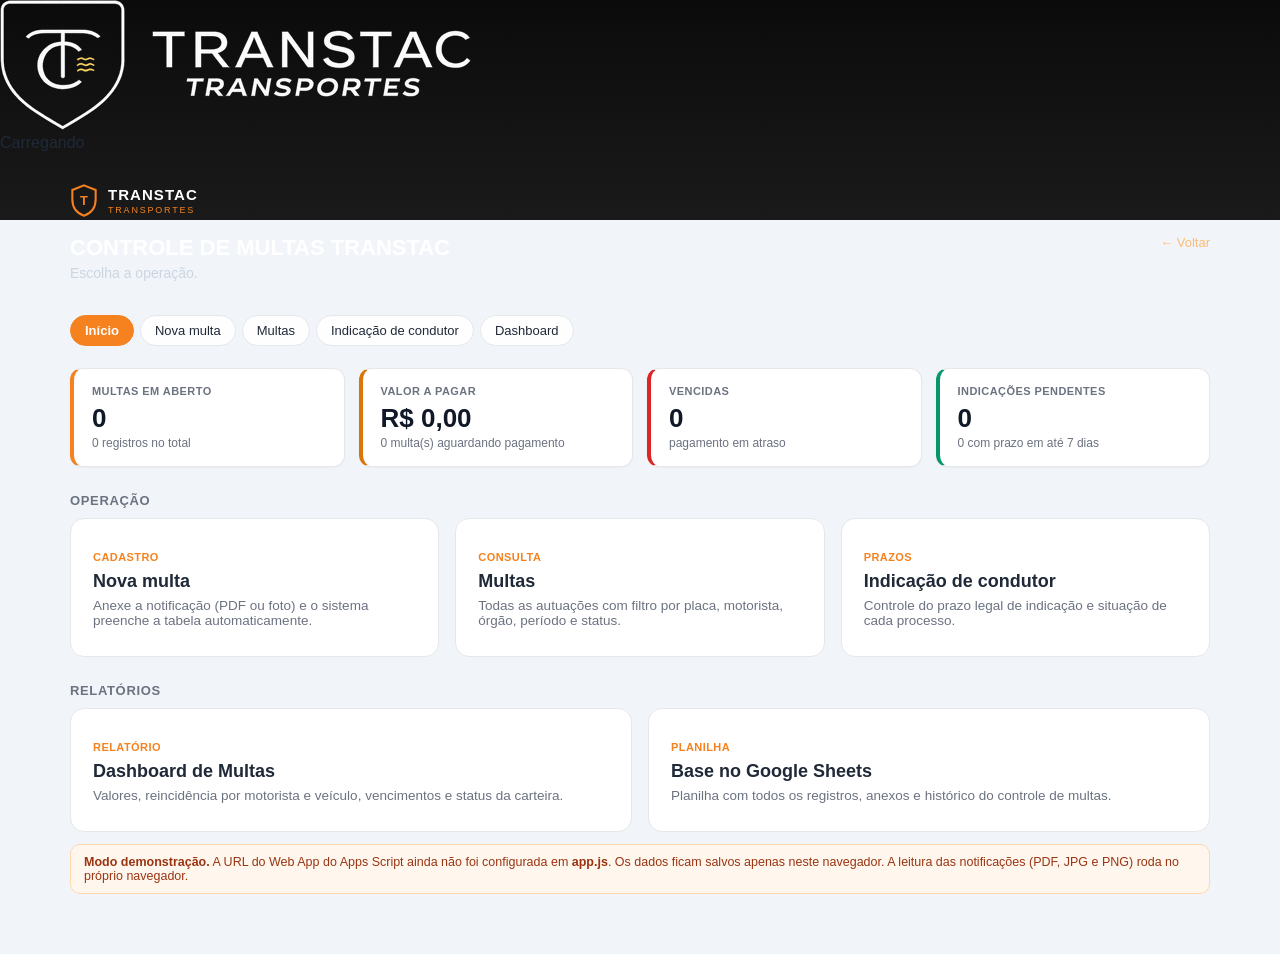
==== index.html @ c7648f93 "Update index.html" ====
<!DOCTYPE html>
<html lang="pt-BR">
<head>
<meta charset="UTF-8">
<meta name="viewport" content="width=device-width, initial-scale=1.0">
<meta name="theme-color" content="#0b0b0c">
<title>Controle de Multas TRANSTAC</title>
<link rel="icon" href="logo-transtac.png">
<link rel="stylesheet" href="multas.css">
</head>
<body>
<div id="splash">
  <img class="splash-logo" src="logo-transtac.png" alt="TRANSTAC TRANSPORTES">
  <div class="splash-bar"><i></i></div>
  <div class="splash-txt">Carregando</div>
</div>
<script>setTimeout(function(){var s=document.getElementById('splash');if(s)s.remove();},6000);</script>
<header></header>

<main>
  <nav class="subnav" id="subnav"></nav>

  <div class="kpi-grid" id="kpis" style="margin-top:22px"></div>

  <div class="section-title">Operação</div>
  <div class="hub-grid" style="margin-top:0">
    <a class="hub-card" href="cadastro.html">
      <span class="tag">Cadastro</span>
      <h2>Nova multa</h2>
      <p>Anexe a notificação (PDF ou foto) e o sistema preenche a tabela automaticamente.</p>
    </a>
    <a class="hub-card" href="lista.html">
      <span class="tag">Consulta</span>
      <h2>Multas</h2>
      <p>Todas as autuações com filtro por placa, motorista, órgão, período e status.</p>
    </a>
    <a class="hub-card" href="indicacao.html">
      <span class="tag">Prazos</span>
      <h2>Indicação de condutor</h2>
      <p>Controle do prazo legal de indicação e situação de cada processo.</p>
    </a>
  </div>

  <div class="section-title">Relatórios</div>
  <div class="hub-grid" style="margin-top:0">
    <a class="hub-card" href="dashboard.html">
      <span class="tag">Relatório</span>
      <h2>Dashboard de Multas</h2>
      <p>Valores, reincidência por motorista e veículo, vencimentos e status da carteira.</p>
    </a>
    <a class="hub-card" href="#" id="linkPlanilha">
      <span class="tag">Planilha</span>
      <h2>Base no Google Sheets</h2>
      <p>Planilha com todos os registros, anexos e histórico do controle de multas.</p>
    </a>
  </div>

  <div class="hint" id="avisoDemo" style="display:none">
    <b>Modo demonstração.</b> A URL do Web App do Apps Script ainda não foi configurada em
    <b>app.js</b>. Os dados ficam salvos apenas neste navegador. A leitura das notificações (PDF, JPG e PNG) roda no próprio navegador.
  </div>
</main>

<script src="app.js"></script>
<script>
montarHeader('CONTROLE DE MULTAS TRANSTAC', 'Escolha a operação.', 'https://transtac-logistica.netlify.app/');
montarSubnav('index.html');

if (modoDemo()) document.getElementById('avisoDemo').style.display = 'block';

(async function () {
  let lista = [];
  try { lista = await api('listar'); } catch (e) { toast('Falha ao carregar: ' + e.message); }

  const abertas = lista.filter(m => ['RECEBIDA', 'INDICACAO', 'RECURSO', 'A_PAGAR'].includes(m.status));
  const aPagar  = lista.filter(m => m.status === 'A_PAGAR');
  const vencidas = aPagar.filter(m => diasAte(m.vencimento) !== null && diasAte(m.vencimento) < 0);
  const indPend = lista.filter(m => m.statusIndicacao === 'PENDENTE');
  const indUrg  = indPend.filter(m => { const d = diasAte(m.prazoIndicacao); return d !== null && d <= 7; });
  const total   = aPagar.reduce((s, m) => s + numero(m.valor), 0);

  document.getElementById('kpis').innerHTML = [
    kpi('accent', 'Multas em aberto', abertas.length, lista.length + ' registros no total'),
    kpi('warn',   'Valor a pagar', brl(total), aPagar.length + ' multa(s) aguardando pagamento'),
    kpi('danger', 'Vencidas', vencidas.length, 'pagamento em atraso'),
    kpi('ok',     'Indicações pendentes', indPend.length, indUrg.length + ' com prazo em até 7 dias')
  ].join('');

  function kpi(cls, label, valor, sub) {
    return '<div class="kpi ' + cls + '"><div class="kpi-label">' + label + '</div>' +
           '<div class="kpi-value">' + valor + '</div><div class="kpi-sub">' + sub + '</div></div>';
  }
})();
</script>
</body>
</html>
---- multas.css ----
/* ==========================================================
   TRANSTAC - Controle de Multas
   Base identica ao shared.css do Portal TRANSTAC + extensoes
   ========================================================== */
:root {
  --bg: #0b0b0c;
  --card: #ffffff;
  --accent: #f5821f;
  --accent-dark: #c2590f;
  --text: #1f2937;
  --muted: #6b7280;
  --border: #e5e7eb;
  --ok: #059669;
  --warn: #d97706;
  --danger: #dc2626;
  --info: #2563eb;
}
* { box-sizing: border-box; }
body {
  margin: 0;
  font-family: -apple-system, BlinkMacSystemFont, "Segoe UI", Roboto, Arial, sans-serif;
  background: linear-gradient(180deg, #0b0b0c 0%, #1a1a1a 220px, #f1f5f9 220px);
  color: var(--text);
  min-height: 100vh;
}
header {
  padding: 32px 20px 16px;
  max-width: 1180px;
  margin: 0 auto;
  display: flex;
  justify-content: space-between;
  align-items: flex-start;
  gap: 12px;
  flex-wrap: wrap;
}
header h1 { color: #fff; font-size: 22px; margin: 0 0 4px; }
header p { color: #cbd5e1; margin: 0; font-size: 14px; }
header a.home-link { color: #fdba74; font-size: 13px; text-decoration: none; }
header a.home-link:hover { text-decoration: underline; }
.brand {
  flex-basis: 100%;
  display: flex;
  align-items: center;
  gap: 10px;
  margin-bottom: 6px;
}
.brand-mark { width: 28px; height: 33px; flex-shrink: 0; color: var(--accent); }
.brand-word {
  font-weight: 800;
  font-size: 15px;
  letter-spacing: 0.07em;
  color: #fff;
  line-height: 1.15;
}
.brand-word small {
  display: block;
  font-weight: 500;
  font-size: 9px;
  letter-spacing: 0.2em;
  color: var(--accent);
  margin-top: 2px;
}
main { max-width: 1180px; margin: 0 auto; padding: 0 20px 60px; }
.narrow { max-width: 960px; }
.toolbar {
  display: flex;
  justify-content: space-between;
  align-items: center;
  margin: 16px 0;
  gap: 12px;
  flex-wrap: wrap;
}
.toolbar .status { font-size: 13px; color: var(--muted); }
button.reload {
  background: #fff;
  border: 1px solid var(--border);
  border-radius: 8px;
  padding: 8px 14px;
  font-size: 13px;
  cursor: pointer;
  color: var(--text);
}
button.reload:hover { background: #f8fafc; }
.grid { display: grid; gap: 14px; }
.card {
  background: var(--card);
  border: 1px solid var(--border);
  border-radius: 12px;
  padding: 16px 18px;
  box-shadow: 0 1px 2px rgba(0,0,0,0.04);
}
.card .route-name {
  font-weight: 600;
  font-size: 15px;
  margin-bottom: 10px;
  color: #111827;
}
.row { display: flex; gap: 10px; flex-wrap: wrap; align-items: center; }
.row .field { flex: 1 1 200px; min-width: 160px; }
.row .field.sm { flex: 1 1 130px; min-width: 120px; }
.row .field.lg { flex: 1 1 100%; }
.row label {
  display: block;
  font-size: 11px;
  text-transform: uppercase;
  letter-spacing: 0.03em;
  color: var(--muted);
  margin-bottom: 4px;
}
.row input,
.row select,
.row textarea {
  width: 100%;
  padding: 9px 10px;
  border-radius: 8px;
  border: 1px solid var(--border);
  font-size: 14px;
  background: #fff;
  font-family: inherit;
}
.row textarea { resize: vertical; min-height: 62px; }
.row input:focus,
.row select:focus,
.row textarea:focus { outline: 2px solid var(--accent); outline-offset: 1px; }
.save-btn {
  background: var(--accent);
  color: #fff;
  border: none;
  border-radius: 8px;
  padding: 10px 16px;
  font-size: 13px;
  font-weight: 600;
  cursor: pointer;
  white-space: nowrap;
}
.save-btn:hover { background: var(--accent-dark); }
.save-btn:disabled { background: #fbc79a; cursor: default; }
.ghost-btn {
  background: #fff;
  color: var(--text);
  border: 1px solid var(--border);
  border-radius: 8px;
  padding: 10px 16px;
  font-size: 13px;
  font-weight: 600;
  cursor: pointer;
}
.ghost-btn:hover { background: #f8fafc; }
.meta { font-size: 11.5px; color: var(--muted); margin-top: 8px; }
.meta.saved { color: var(--ok); }
.toast {
  position: fixed;
  bottom: 20px;
  left: 50%;
  transform: translateX(-50%);
  background: #111827;
  color: #fff;
  padding: 10px 18px;
  border-radius: 8px;
  font-size: 13px;
  opacity: 0;
  pointer-events: none;
  transition: opacity 0.25s ease;
  z-index: 60;
}
.toast.show { opacity: 1; }

/* Hub page */
.hub-grid {
  display: grid;
  grid-template-columns: repeat(auto-fit, minmax(220px, 1fr));
  gap: 16px;
  margin-top: 24px;
}
.hub-card {
  background: #fff;
  border: 1px solid var(--border);
  border-radius: 14px;
  padding: 28px 22px;
  text-decoration: none;
  color: var(--text);
  display: block;
  transition: transform 0.15s ease, box-shadow 0.15s ease;
}
.hub-card:hover { transform: translateY(-2px); box-shadow: 0 8px 20px rgba(0,0,0,0.08); }
.hub-card .tag {
  display: inline-block;
  font-size: 11px;
  text-transform: uppercase;
  letter-spacing: 0.04em;
  color: var(--accent);
  font-weight: 700;
  margin-bottom: 8px;
}
.hub-card h2 { font-size: 18px; margin: 0 0 6px; }
.hub-card p { font-size: 13.5px; color: var(--muted); margin: 0; }

/* ============ Extensoes do modulo de MULTAS ============ */

.subnav {
  display: flex;
  gap: 6px;
  flex-wrap: wrap;
  margin: 18px 0 4px;
}
.subnav a {
  background: rgba(255,255,255,0.9);
  border: 1px solid var(--border);
  border-radius: 999px;
  padding: 7px 14px;
  font-size: 13px;
  text-decoration: none;
  color: var(--text);
  font-weight: 500;
}
.subnav a:hover { background: #fff; border-color: #cbd5e1; }
.subnav a.active {
  background: var(--accent);
  border-color: var(--accent);
  color: #fff;
  font-weight: 600;
}

.section-title {
  font-size: 13px;
  text-transform: uppercase;
  letter-spacing: 0.05em;
  color: var(--muted);
  font-weight: 700;
  margin: 26px 0 10px;
}

/* Dropzone de anexo */
.dropzone {
  border: 2px dashed #cbd5e1;
  border-radius: 12px;
  background: #f8fafc;
  padding: 28px 20px;
  text-align: center;
  cursor: pointer;
  transition: border-color .15s ease, background .15s ease;
}
.dropzone:hover, .dropzone.drag {
  border-color: var(--accent);
  background: #fff7ed;
}
.dropzone .dz-icon { color: var(--accent); margin-bottom: 8px; }
.dropzone .dz-main { font-weight: 600; font-size: 14px; }
.dropzone .dz-sub { font-size: 12.5px; color: var(--muted); margin-top: 4px; }
.dropzone input[type=file] { display: none; }

.file-list { margin-top: 12px; display: grid; gap: 8px; }
.file-item {
  display: flex;
  align-items: center;
  gap: 10px;
  border: 1px solid var(--border);
  border-radius: 10px;
  padding: 9px 12px;
  font-size: 13px;
  background: #fff;
}
.file-item .fname { flex: 1; overflow: hidden; text-overflow: ellipsis; white-space: nowrap; }
.file-item .fsize { color: var(--muted); font-size: 12px; }
.file-item .fdel {
  border: none; background: none; color: var(--muted);
  cursor: pointer; font-size: 16px; line-height: 1;
}
.file-item .fdel:hover { color: var(--danger); }

.progress {
  height: 6px;
  background: #e5e7eb;
  border-radius: 999px;
  overflow: hidden;
  margin-top: 12px;
}
.progress > i {
  display: block;
  height: 100%;
  width: 0;
  background: var(--accent);
  transition: width .3s ease;
}

/* Tabelas */
.table-wrap {
  background: #fff;
  border: 1px solid var(--border);
  border-radius: 12px;
  overflow: auto;
  box-shadow: 0 1px 2px rgba(0,0,0,0.04);
}
table.data {
  width: 100%;
  border-collapse: collapse;
  font-size: 13px;
  min-width: 860px;
}
table.data thead th {
  position: sticky;
  top: 0;
  background: #f8fafc;
  text-align: left;
  font-size: 11px;
  text-transform: uppercase;
  letter-spacing: 0.04em;
  color: var(--muted);
  font-weight: 700;
  padding: 10px 12px;
  border-bottom: 1px solid var(--border);
  white-space: nowrap;
}
table.data tbody td {
  padding: 10px 12px;
  border-bottom: 1px solid #f1f5f9;
  vertical-align: middle;
}
table.data tbody tr:hover { background: #fffaf5; }
table.data tbody tr:last-child td { border-bottom: none; }
table.data td.num { text-align: right; font-variant-numeric: tabular-nums; white-space: nowrap; }
table.data td.center { text-align: center; }
table.data .mono { font-variant-numeric: tabular-nums; }
table.data input, table.data select {
  width: 100%;
  padding: 6px 8px;
  border: 1px solid transparent;
  border-radius: 6px;
  font-size: 13px;
  background: transparent;
  font-family: inherit;
  color: inherit;
}
table.data input:hover, table.data select:hover { border-color: var(--border); background: #fff; }
table.data input:focus, table.data select:focus {
  outline: 2px solid var(--accent);
  outline-offset: 0;
  background: #fff;
}
table.data td.guessed input { background: #fff7ed; border-color: #fed7aa; }

.empty {
  padding: 34px 20px;
  text-align: center;
  color: var(--muted);
  font-size: 13.5px;
}

/* Badges de status */
.badge {
  display: inline-block;
  padding: 3px 9px;
  border-radius: 999px;
  font-size: 11px;
  font-weight: 700;
  letter-spacing: 0.02em;
  white-space: nowrap;
  border: 1px solid transparent;
}
.badge.recebida   { background:#eff6ff; color:#1d4ed8; border-color:#bfdbfe; }
.badge.indicacao  { background:#f5f3ff; color:#6d28d9; border-color:#ddd6fe; }
.badge.recurso    { background:#fefce8; color:#a16207; border-color:#fde68a; }
.badge.apagar     { background:#fff7ed; color:#c2410c; border-color:#fed7aa; }
.badge.paga       { background:#ecfdf5; color:#047857; border-color:#a7f3d0; }
.badge.cancelada  { background:#f3f4f6; color:#4b5563; border-color:#e5e7eb; }
.badge.vencida    { background:#fef2f2; color:#b91c1c; border-color:#fecaca; }
.badge.leve       { background:#ecfdf5; color:#047857; border-color:#a7f3d0; }
.badge.media      { background:#fefce8; color:#a16207; border-color:#fde68a; }
.badge.grave      { background:#fff7ed; color:#c2410c; border-color:#fed7aa; }
.badge.gravissima { background:#fef2f2; color:#b91c1c; border-color:#fecaca; }

.pill-prazo { font-size: 12px; font-weight: 600; white-space: nowrap; }
.pill-prazo.ok { color: var(--ok); }
.pill-prazo.warn { color: var(--warn); }
.pill-prazo.late { color: var(--danger); }

/* KPIs */
.kpi-grid {
  display: grid;
  grid-template-columns: repeat(auto-fit, minmax(190px, 1fr));
  gap: 14px;
  margin-top: 8px;
}
.kpi {
  background: #fff;
  border: 1px solid var(--border);
  border-radius: 12px;
  padding: 16px 18px;
  box-shadow: 0 1px 2px rgba(0,0,0,0.04);
}
.kpi .kpi-label {
  font-size: 11px;
  text-transform: uppercase;
  letter-spacing: 0.04em;
  color: var(--muted);
  font-weight: 700;
}
.kpi .kpi-value {
  font-size: 26px;
  font-weight: 800;
  margin-top: 6px;
  color: #111827;
  font-variant-numeric: tabular-nums;
}
.kpi .kpi-sub { font-size: 12px; color: var(--muted); margin-top: 2px; }
.kpi.accent { border-left: 4px solid var(--accent); }
.kpi.danger { border-left: 4px solid var(--danger); }
.kpi.ok { border-left: 4px solid var(--ok); }
.kpi.warn { border-left: 4px solid var(--warn); }

.chart-grid {
  display: grid;
  grid-template-columns: repeat(auto-fit, minmax(320px, 1fr));
  gap: 14px;
  margin-top: 14px;
}
.bar-row {
  display: grid;
  grid-template-columns: 150px 1fr 78px;
  gap: 10px;
  align-items: center;
  font-size: 13px;
  margin-bottom: 9px;
}
.bar-row .bar-track { background: #f1f5f9; border-radius: 999px; height: 10px; overflow: hidden; }
.bar-row .bar-fill { height: 100%; background: var(--accent); border-radius: 999px; }
.bar-row .bar-val { text-align: right; font-variant-numeric: tabular-nums; color: var(--muted); }
.bar-row .bar-label { overflow: hidden; text-overflow: ellipsis; white-space: nowrap; }

/* Modal */
.modal-backdrop {
  position: fixed; inset: 0;
  background: rgba(15,23,42,0.5);
  display: none;
  align-items: flex-start;
  justify-content: center;
  padding: 40px 16px;
  overflow: auto;
  z-index: 50;
}
.modal-backdrop.show { display: flex; }
.modal {
  background: #fff;
  border-radius: 14px;
  width: 100%;
  max-width: 760px;
  padding: 22px;
  box-shadow: 0 20px 50px rgba(0,0,0,0.25);
}
.modal h3 { margin: 0 0 4px; font-size: 17px; }
.modal .modal-sub { color: var(--muted); font-size: 13px; margin: 0 0 14px; }
.modal-actions { display: flex; justify-content: flex-end; gap: 8px; margin-top: 18px; }

.hint {
  background: #fff7ed;
  border: 1px solid #fed7aa;
  color: #9a3412;
  border-radius: 10px;
  padding: 10px 13px;
  font-size: 12.5px;
  margin-top: 12px;
}
.hint b { font-weight: 700; }

.linkish {
  color: var(--accent-dark);
  text-decoration: none;
  font-weight: 600;
  font-size: 12.5px;
}
.linkish:hover { text-decoration: underline; }

@media (max-width: 640px) {
  header h1 { font-size: 19px; }
  .bar-row { grid-template-columns: 108px 1fr 66px; }
}
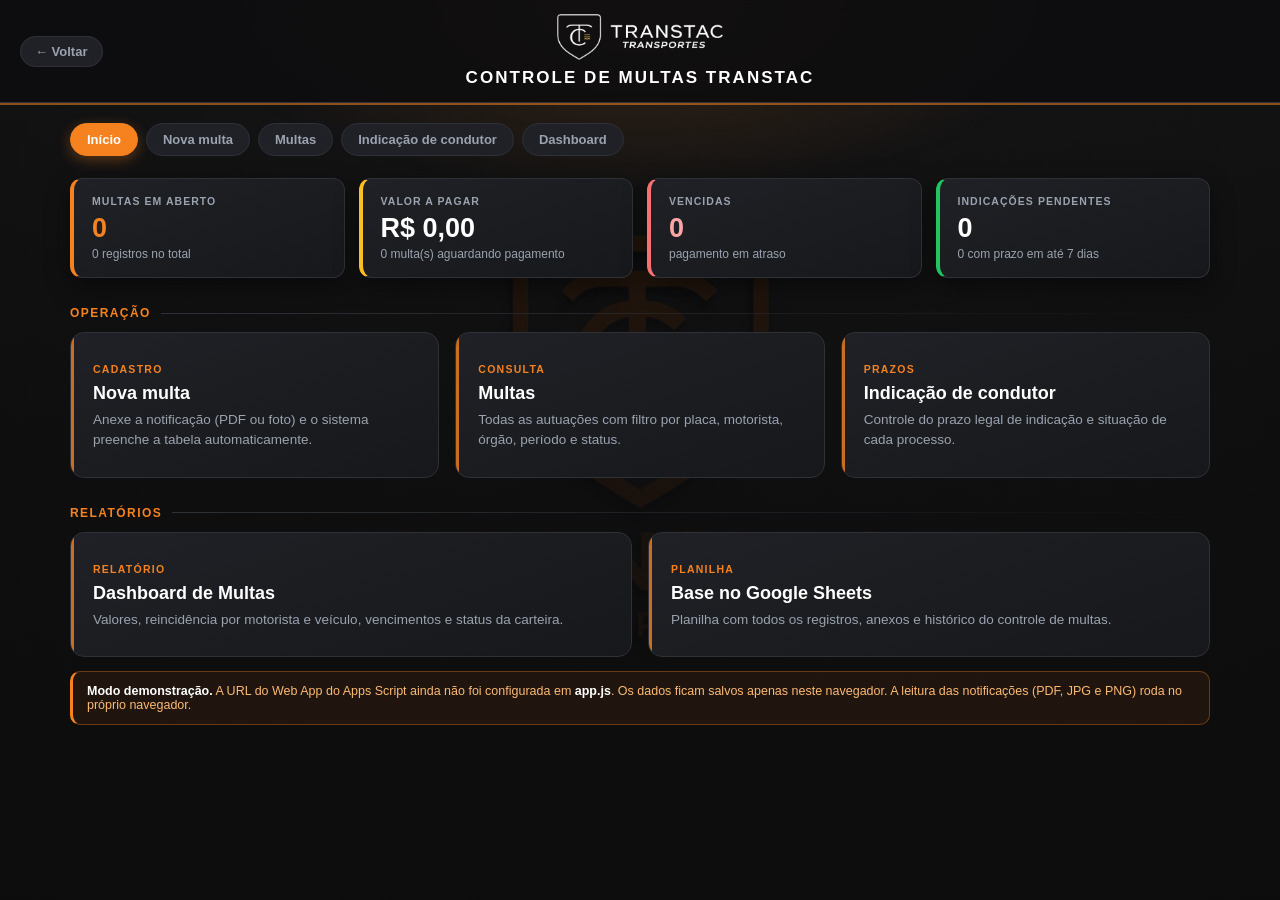
==== commit c9e9b1cf: "Add files via upload" ====
--- a/index.html
+++ b/index.html
@@ -1,4 +1,5 @@
 <!DOCTYPE html>
+<!-- TRANSTAC MULTAS | build v3-2026-08-17 | pagina=index -->
 <html lang="pt-BR">
 <head>
 <meta charset="UTF-8">
--- a/multas.css
+++ b/multas.css
@@ -1,476 +1,489 @@
 /* ==========================================================
-   TRANSTAC - Controle de Multas
-   Base identica ao shared.css do Portal TRANSTAC + extensoes
+   TRANSTAC — Controle de Multas
+   Identidade visual padrao: preto/cinza + laranja, texto branco
+   (mesmo padrao dos apps Manutencao e Logistica)
    ========================================================== */
 :root {
-  --bg: #0b0b0c;
-  --card: #ffffff;
-  --accent: #f5821f;
+  --bg:          #0b0b0c;
+  --bg-2:        #141416;
+  --panel:       #17181b;
+  --panel-2:     #1f2126;
+  --panel-3:     #26282e;
+  --border:      #2e3138;
+  --border-soft: #24262b;
+  --accent:      #f5821f;
   --accent-dark: #c2590f;
-  --text: #1f2937;
-  --muted: #6b7280;
-  --border: #e5e7eb;
-  --ok: #059669;
-  --warn: #d97706;
-  --danger: #dc2626;
-  --info: #2563eb;
+  --accent-soft: rgba(245,130,31,.14);
+  --text:        #f3f4f6;
+  --muted:       #9aa3af;
+  --ok:          #22c55e;
+  --warn:        #fbbf24;
+  --danger:      #f87171;
+  --info:        #60a5fa;
+  --radius:      12px;
+  --shadow:      0 8px 24px rgba(0,0,0,.45);
 }
 * { box-sizing: border-box; }
+
 body {
   margin: 0;
   font-family: -apple-system, BlinkMacSystemFont, "Segoe UI", Roboto, Arial, sans-serif;
-  background: linear-gradient(180deg, #0b0b0c 0%, #1a1a1a 220px, #f1f5f9 220px);
   color: var(--text);
   min-height: 100vh;
-}
+  background-color: var(--bg);
+  background-image:
+    linear-gradient(180deg, rgba(11,11,12,.86) 0%, rgba(11,11,12,.93) 45%, rgba(11,11,12,.97) 100%),
+    url('fundo-transtac.jpg');
+  background-size: cover, cover;
+  background-position: center center;
+  background-attachment: fixed, fixed;
+  background-repeat: no-repeat;
+}
+body::before {   /* brilho laranja discreto no topo */
+  content: "";
+  position: fixed;
+  top: -180px; left: 50%;
+  width: 900px; height: 380px;
+  transform: translateX(-50%);
+  background: radial-gradient(ellipse at center, rgba(245,130,31,.16), transparent 70%);
+  pointer-events: none;
+  z-index: 0;
+}
+main, header { position: relative; z-index: 1; }
+
+/* ---------------- Barra superior ---------------- */
 header {
-  padding: 32px 20px 16px;
-  max-width: 1180px;
-  margin: 0 auto;
+  background: rgba(13,13,15,.88);
+  backdrop-filter: blur(10px);
+  border-bottom: 1px solid var(--border);
+  box-shadow: 0 2px 0 rgba(245,130,31,.55);
+  padding: 14px 20px;
+  display: grid;
+  grid-template-columns: 1fr auto 1fr;
+  align-items: center;
+  gap: 12px;
+}
+header .top-left  { justify-self: start; }
+header .top-right { justify-self: end; }
+header .top-center {
+  justify-self: center;
   display: flex;
-  justify-content: space-between;
-  align-items: flex-start;
-  gap: 12px;
-  flex-wrap: wrap;
-}
-header h1 { color: #fff; font-size: 22px; margin: 0 0 4px; }
-header p { color: #cbd5e1; margin: 0; font-size: 14px; }
-header a.home-link { color: #fdba74; font-size: 13px; text-decoration: none; }
-header a.home-link:hover { text-decoration: underline; }
-.brand {
-  flex-basis: 100%;
-  display: flex;
+  flex-direction: column;
   align-items: center;
-  gap: 10px;
-  margin-bottom: 6px;
-}
-.brand-mark { width: 28px; height: 33px; flex-shrink: 0; color: var(--accent); }
-.brand-word {
+  gap: 8px;
+  text-align: center;
+}
+header .logo { height: 46px; width: auto; max-width: 220px; display: block; }
+header h1 {
+  color: #fff;
+  font-size: 17px;
   font-weight: 800;
-  font-size: 15px;
-  letter-spacing: 0.07em;
+  letter-spacing: .12em;
+  text-transform: uppercase;
+  margin: 0;
+}
+header h1 b { color: var(--accent); font-weight: 800; }
+header a.home-link {
+  color: var(--muted);
+  font-size: 13px;
+  font-weight: 600;
+  text-decoration: none;
+  border: 1px solid var(--border);
+  background: var(--panel-2);
+  border-radius: 999px;
+  padding: 7px 14px;
+  white-space: nowrap;
+}
+header a.home-link:hover { color: #fff; border-color: var(--accent); background: var(--panel-3); }
+
+/* marca em SVG (fallback quando nao ha logo.png) */
+.brand { display: flex; align-items: center; gap: 10px; }
+.brand-mark { width: 30px; height: 35px; flex-shrink: 0; color: var(--accent); }
+.brand-word { font-weight: 800; font-size: 16px; letter-spacing: .08em; color: #fff; line-height: 1.15; }
+.brand-word small {
+  display: block; font-weight: 600; font-size: 9px;
+  letter-spacing: .22em; color: var(--accent); margin-top: 2px;
+}
+
+main { max-width: 1180px; margin: 0 auto; padding: 0 20px 70px; }
+.narrow { max-width: 960px; }
+
+/* ---------------- Navegacao ---------------- */
+.subnav { display: flex; gap: 8px; flex-wrap: wrap; margin: 20px 0 4px; }
+.subnav a {
+  background: var(--panel-2);
+  border: 1px solid var(--border);
+  border-radius: 999px;
+  padding: 8px 16px;
+  font-size: 13px;
+  text-decoration: none;
+  color: var(--muted);
+  font-weight: 600;
+  transition: .15s ease;
+}
+.subnav a:hover { color: #fff; border-color: #454952; background: var(--panel-3); }
+.subnav a.active {
+  background: var(--accent);
+  border-color: var(--accent);
   color: #fff;
-  line-height: 1.15;
-}
-.brand-word small {
-  display: block;
-  font-weight: 500;
-  font-size: 9px;
-  letter-spacing: 0.2em;
+  box-shadow: 0 4px 14px rgba(245,130,31,.32);
+}
+
+.section-title {
+  font-size: 12px;
+  text-transform: uppercase;
+  letter-spacing: .12em;
   color: var(--accent);
-  margin-top: 2px;
-}
-main { max-width: 1180px; margin: 0 auto; padding: 0 20px 60px; }
-.narrow { max-width: 960px; }
-.toolbar {
-  display: flex;
-  justify-content: space-between;
-  align-items: center;
-  margin: 16px 0;
-  gap: 12px;
-  flex-wrap: wrap;
-}
-.toolbar .status { font-size: 13px; color: var(--muted); }
-button.reload {
-  background: #fff;
-  border: 1px solid var(--border);
-  border-radius: 8px;
-  padding: 8px 14px;
-  font-size: 13px;
-  cursor: pointer;
-  color: var(--text);
-}
-button.reload:hover { background: #f8fafc; }
+  font-weight: 800;
+  margin: 28px 0 12px;
+  display: flex; align-items: center; gap: 10px;
+}
+.section-title::after {
+  content: ""; flex: 1; height: 1px;
+  background: linear-gradient(90deg, var(--border), transparent);
+}
+
+/* ---------------- Cartoes ---------------- */
 .grid { display: grid; gap: 14px; }
 .card {
-  background: var(--card);
-  border: 1px solid var(--border);
-  border-radius: 12px;
-  padding: 16px 18px;
-  box-shadow: 0 1px 2px rgba(0,0,0,0.04);
-}
-.card .route-name {
-  font-weight: 600;
-  font-size: 15px;
-  margin-bottom: 10px;
-  color: #111827;
-}
+  background: var(--panel);
+  border: 1px solid var(--border);
+  border-radius: var(--radius);
+  padding: 18px 20px;
+  box-shadow: var(--shadow);
+}
+.card .route-name { font-weight: 700; font-size: 15px; margin-bottom: 12px; color: #fff; }
+
+.hub-grid { display: grid; grid-template-columns: repeat(auto-fit, minmax(230px, 1fr)); gap: 16px; margin-top: 24px; }
+.hub-card {
+  background: linear-gradient(160deg, var(--panel-2) 0%, var(--panel) 100%);
+  border: 1px solid var(--border);
+  border-radius: 14px;
+  padding: 26px 22px;
+  text-decoration: none;
+  color: var(--text);
+  display: block;
+  position: relative;
+  overflow: hidden;
+  transition: transform .15s ease, box-shadow .15s ease, border-color .15s ease;
+}
+.hub-card::before {
+  content: ""; position: absolute; left: 0; top: 0; bottom: 0; width: 3px;
+  background: var(--accent); opacity: .8;
+}
+.hub-card:hover { transform: translateY(-3px); border-color: var(--accent); box-shadow: 0 12px 28px rgba(0,0,0,.5); }
+.hub-card .tag {
+  display: inline-block; font-size: 10.5px; text-transform: uppercase; letter-spacing: .12em;
+  color: var(--accent); font-weight: 800; margin-bottom: 8px;
+}
+.hub-card h2 { font-size: 18px; margin: 0 0 6px; color: #fff; }
+.hub-card p { font-size: 13.5px; color: var(--muted); margin: 0; line-height: 1.5; }
+
+/* ---------------- Formularios ---------------- */
+.toolbar { display: flex; justify-content: space-between; align-items: center; margin: 18px 0; gap: 12px; flex-wrap: wrap; }
+.toolbar .status { font-size: 13px; color: var(--muted); }
+
 .row { display: flex; gap: 10px; flex-wrap: wrap; align-items: center; }
 .row .field { flex: 1 1 200px; min-width: 160px; }
 .row .field.sm { flex: 1 1 130px; min-width: 120px; }
 .row .field.lg { flex: 1 1 100%; }
 .row label {
-  display: block;
-  font-size: 11px;
-  text-transform: uppercase;
-  letter-spacing: 0.03em;
-  color: var(--muted);
-  margin-bottom: 4px;
-}
-.row input,
-.row select,
-.row textarea {
+  display: block; font-size: 10.5px; text-transform: uppercase; letter-spacing: .1em;
+  color: var(--muted); font-weight: 700; margin-bottom: 5px;
+}
+.row input, .row select, .row textarea {
   width: 100%;
-  padding: 9px 10px;
-  border-radius: 8px;
+  padding: 10px 11px;
+  border-radius: 9px;
   border: 1px solid var(--border);
   font-size: 14px;
-  background: #fff;
+  background: var(--panel-2);
+  color: var(--text);
   font-family: inherit;
 }
 .row textarea { resize: vertical; min-height: 62px; }
-.row input:focus,
-.row select:focus,
-.row textarea:focus { outline: 2px solid var(--accent); outline-offset: 1px; }
+.row input::placeholder, .row textarea::placeholder { color: #6b7280; }
+.row input:focus, .row select:focus, .row textarea:focus {
+  outline: none; border-color: var(--accent); box-shadow: 0 0 0 3px var(--accent-soft); background: var(--panel-3);
+}
+.row select option { background: var(--panel-2); color: var(--text); }
+input[type=date] { color-scheme: dark; }
+
 .save-btn {
-  background: var(--accent);
-  color: #fff;
-  border: none;
-  border-radius: 8px;
-  padding: 10px 16px;
-  font-size: 13px;
-  font-weight: 600;
-  cursor: pointer;
-  white-space: nowrap;
+  background: var(--accent); color: #fff; border: none; border-radius: 9px;
+  padding: 10px 18px; font-size: 13px; font-weight: 700; cursor: pointer; white-space: nowrap;
+  box-shadow: 0 4px 14px rgba(245,130,31,.3);
 }
 .save-btn:hover { background: var(--accent-dark); }
-.save-btn:disabled { background: #fbc79a; cursor: default; }
-.ghost-btn {
-  background: #fff;
-  color: var(--text);
-  border: 1px solid var(--border);
-  border-radius: 8px;
-  padding: 10px 16px;
-  font-size: 13px;
-  font-weight: 600;
-  cursor: pointer;
-}
-.ghost-btn:hover { background: #f8fafc; }
+.save-btn:disabled { background: #5a4229; color: #b9a894; box-shadow: none; cursor: default; }
+.ghost-btn, button.reload {
+  background: var(--panel-2); color: var(--text); border: 1px solid var(--border);
+  border-radius: 9px; padding: 10px 16px; font-size: 13px; font-weight: 600; cursor: pointer;
+  font-family: inherit;
+}
+.ghost-btn:hover, button.reload:hover { background: var(--panel-3); border-color: var(--accent); }
+
 .meta { font-size: 11.5px; color: var(--muted); margin-top: 8px; }
 .meta.saved { color: var(--ok); }
+
 .toast {
-  position: fixed;
-  bottom: 20px;
-  left: 50%;
-  transform: translateX(-50%);
-  background: #111827;
-  color: #fff;
-  padding: 10px 18px;
-  border-radius: 8px;
-  font-size: 13px;
-  opacity: 0;
-  pointer-events: none;
-  transition: opacity 0.25s ease;
-  z-index: 60;
+  position: fixed; bottom: 22px; left: 50%; transform: translateX(-50%);
+  background: var(--panel-3); color: #fff; border: 1px solid var(--accent);
+  padding: 11px 20px; border-radius: 10px; font-size: 13px;
+  opacity: 0; pointer-events: none; transition: opacity .25s ease; z-index: 60;
+  box-shadow: var(--shadow);
 }
 .toast.show { opacity: 1; }
 
-/* Hub page */
-.hub-grid {
-  display: grid;
-  grid-template-columns: repeat(auto-fit, minmax(220px, 1fr));
-  gap: 16px;
-  margin-top: 24px;
-}
-.hub-card {
-  background: #fff;
-  border: 1px solid var(--border);
-  border-radius: 14px;
-  padding: 28px 22px;
-  text-decoration: none;
-  color: var(--text);
-  display: block;
-  transition: transform 0.15s ease, box-shadow 0.15s ease;
-}
-.hub-card:hover { transform: translateY(-2px); box-shadow: 0 8px 20px rgba(0,0,0,0.08); }
-.hub-card .tag {
-  display: inline-block;
-  font-size: 11px;
-  text-transform: uppercase;
-  letter-spacing: 0.04em;
-  color: var(--accent);
-  font-weight: 700;
-  margin-bottom: 8px;
-}
-.hub-card h2 { font-size: 18px; margin: 0 0 6px; }
-.hub-card p { font-size: 13.5px; color: var(--muted); margin: 0; }
-
-/* ============ Extensoes do modulo de MULTAS ============ */
-
-.subnav {
-  display: flex;
-  gap: 6px;
-  flex-wrap: wrap;
-  margin: 18px 0 4px;
-}
-.subnav a {
-  background: rgba(255,255,255,0.9);
-  border: 1px solid var(--border);
-  border-radius: 999px;
-  padding: 7px 14px;
-  font-size: 13px;
-  text-decoration: none;
-  color: var(--text);
-  font-weight: 500;
-}
-.subnav a:hover { background: #fff; border-color: #cbd5e1; }
-.subnav a.active {
-  background: var(--accent);
-  border-color: var(--accent);
-  color: #fff;
-  font-weight: 600;
-}
-
-.section-title {
-  font-size: 13px;
-  text-transform: uppercase;
-  letter-spacing: 0.05em;
-  color: var(--muted);
-  font-weight: 700;
-  margin: 26px 0 10px;
-}
-
-/* Dropzone de anexo */
+/* ---------------- Upload ---------------- */
 .dropzone {
-  border: 2px dashed #cbd5e1;
+  border: 2px dashed #3a3e46;
   border-radius: 12px;
-  background: #f8fafc;
-  padding: 28px 20px;
+  background: var(--panel-2);
+  padding: 30px 20px;
   text-align: center;
   cursor: pointer;
   transition: border-color .15s ease, background .15s ease;
 }
-.dropzone:hover, .dropzone.drag {
-  border-color: var(--accent);
-  background: #fff7ed;
-}
+.dropzone:hover, .dropzone.drag { border-color: var(--accent); background: rgba(245,130,31,.07); }
 .dropzone .dz-icon { color: var(--accent); margin-bottom: 8px; }
-.dropzone .dz-main { font-weight: 600; font-size: 14px; }
-.dropzone .dz-sub { font-size: 12.5px; color: var(--muted); margin-top: 4px; }
+.dropzone .dz-main { font-weight: 700; font-size: 14px; color: #fff; }
+.dropzone .dz-sub { font-size: 12.5px; color: var(--muted); margin-top: 5px; }
 .dropzone input[type=file] { display: none; }
 
 .file-list { margin-top: 12px; display: grid; gap: 8px; }
 .file-item {
-  display: flex;
-  align-items: center;
-  gap: 10px;
-  border: 1px solid var(--border);
-  border-radius: 10px;
-  padding: 9px 12px;
-  font-size: 13px;
-  background: #fff;
+  display: flex; align-items: center; gap: 10px;
+  border: 1px solid var(--border); border-radius: 10px;
+  padding: 10px 12px; font-size: 13px; background: var(--panel-2);
 }
 .file-item .fname { flex: 1; overflow: hidden; text-overflow: ellipsis; white-space: nowrap; }
 .file-item .fsize { color: var(--muted); font-size: 12px; }
-.file-item .fdel {
-  border: none; background: none; color: var(--muted);
-  cursor: pointer; font-size: 16px; line-height: 1;
-}
+.file-item .fdel { border: none; background: none; color: var(--muted); cursor: pointer; font-size: 17px; line-height: 1; }
 .file-item .fdel:hover { color: var(--danger); }
 
-.progress {
-  height: 6px;
-  background: #e5e7eb;
-  border-radius: 999px;
-  overflow: hidden;
-  margin-top: 12px;
-}
+.progress { height: 6px; background: var(--panel-3); border-radius: 999px; overflow: hidden; margin-top: 12px; }
 .progress > i {
-  display: block;
-  height: 100%;
-  width: 0;
-  background: var(--accent);
+  display: block; height: 100%; width: 0;
+  background: linear-gradient(90deg, var(--accent-dark), var(--accent));
   transition: width .3s ease;
 }
 
-/* Tabelas */
+/* ---------------- Tabelas ---------------- */
 .table-wrap {
-  background: #fff;
-  border: 1px solid var(--border);
-  border-radius: 12px;
+  background: var(--panel);
+  border: 1px solid var(--border);
+  border-radius: var(--radius);
   overflow: auto;
-  box-shadow: 0 1px 2px rgba(0,0,0,0.04);
-}
-table.data {
-  width: 100%;
-  border-collapse: collapse;
-  font-size: 13px;
-  min-width: 860px;
-}
+  box-shadow: var(--shadow);
+}
+table.data { width: 100%; border-collapse: collapse; font-size: 13px; min-width: 860px; color: var(--text); }
 table.data thead th {
-  position: sticky;
-  top: 0;
-  background: #f8fafc;
+  position: sticky; top: 0;
+  background: #101114;
   text-align: left;
-  font-size: 11px;
-  text-transform: uppercase;
-  letter-spacing: 0.04em;
-  color: var(--muted);
-  font-weight: 700;
-  padding: 10px 12px;
-  border-bottom: 1px solid var(--border);
-  white-space: nowrap;
-}
-table.data tbody td {
-  padding: 10px 12px;
-  border-bottom: 1px solid #f1f5f9;
-  vertical-align: middle;
-}
-table.data tbody tr:hover { background: #fffaf5; }
+  font-size: 10.5px; text-transform: uppercase; letter-spacing: .1em;
+  color: var(--accent); font-weight: 800;
+  padding: 12px; border-bottom: 1px solid var(--border); white-space: nowrap;
+}
+table.data tbody td { padding: 10px 12px; border-bottom: 1px solid var(--border-soft); vertical-align: middle; }
+table.data tbody tr:hover { background: rgba(245,130,31,.06); }
 table.data tbody tr:last-child td { border-bottom: none; }
 table.data td.num { text-align: right; font-variant-numeric: tabular-nums; white-space: nowrap; }
 table.data td.center { text-align: center; }
-table.data .mono { font-variant-numeric: tabular-nums; }
+table.data .mono { font-variant-numeric: tabular-nums; color: var(--muted); }
 table.data input, table.data select {
-  width: 100%;
-  padding: 6px 8px;
-  border: 1px solid transparent;
-  border-radius: 6px;
-  font-size: 13px;
-  background: transparent;
-  font-family: inherit;
-  color: inherit;
-}
-table.data input:hover, table.data select:hover { border-color: var(--border); background: #fff; }
+  width: 100%; padding: 6px 8px; border: 1px solid transparent; border-radius: 6px;
+  font-size: 13px; background: transparent; font-family: inherit; color: var(--text);
+}
+table.data input:hover, table.data select:hover { border-color: var(--border); background: var(--panel-2); }
 table.data input:focus, table.data select:focus {
-  outline: 2px solid var(--accent);
-  outline-offset: 0;
-  background: #fff;
-}
-table.data td.guessed input { background: #fff7ed; border-color: #fed7aa; }
-
-.empty {
-  padding: 34px 20px;
-  text-align: center;
-  color: var(--muted);
-  font-size: 13.5px;
-}
-
-/* Badges de status */
+  outline: none; border-color: var(--accent); box-shadow: 0 0 0 2px var(--accent-soft); background: var(--panel-2);
+}
+table.data select option { background: var(--panel-2); color: var(--text); }
+table.data td.guessed input { background: rgba(245,130,31,.12); border-color: rgba(245,130,31,.45); }
+table.data .fdel { border: none; background: none; color: var(--muted); cursor: pointer; font-size: 17px; line-height: 1; }
+table.data .fdel:hover { color: var(--danger); }
+
+.empty { padding: 36px 20px; text-align: center; color: var(--muted); font-size: 13.5px; }
+
+/* ---------------- Badges ---------------- */
 .badge {
-  display: inline-block;
-  padding: 3px 9px;
-  border-radius: 999px;
-  font-size: 11px;
-  font-weight: 700;
-  letter-spacing: 0.02em;
-  white-space: nowrap;
-  border: 1px solid transparent;
-}
-.badge.recebida   { background:#eff6ff; color:#1d4ed8; border-color:#bfdbfe; }
-.badge.indicacao  { background:#f5f3ff; color:#6d28d9; border-color:#ddd6fe; }
-.badge.recurso    { background:#fefce8; color:#a16207; border-color:#fde68a; }
-.badge.apagar     { background:#fff7ed; color:#c2410c; border-color:#fed7aa; }
-.badge.paga       { background:#ecfdf5; color:#047857; border-color:#a7f3d0; }
-.badge.cancelada  { background:#f3f4f6; color:#4b5563; border-color:#e5e7eb; }
-.badge.vencida    { background:#fef2f2; color:#b91c1c; border-color:#fecaca; }
-.badge.leve       { background:#ecfdf5; color:#047857; border-color:#a7f3d0; }
-.badge.media      { background:#fefce8; color:#a16207; border-color:#fde68a; }
-.badge.grave      { background:#fff7ed; color:#c2410c; border-color:#fed7aa; }
-.badge.gravissima { background:#fef2f2; color:#b91c1c; border-color:#fecaca; }
-
-.pill-prazo { font-size: 12px; font-weight: 600; white-space: nowrap; }
+  display: inline-block; padding: 3px 10px; border-radius: 999px;
+  font-size: 10.5px; font-weight: 800; letter-spacing: .04em; white-space: nowrap;
+  border: 1px solid transparent; text-transform: uppercase;
+}
+.badge.recebida   { background: rgba(96,165,250,.14); color: #93c5fd; border-color: rgba(96,165,250,.4); }
+.badge.indicacao  { background: rgba(167,139,250,.14); color: #c4b5fd; border-color: rgba(167,139,250,.4); }
+.badge.recurso    { background: rgba(251,191,36,.14); color: #fcd34d; border-color: rgba(251,191,36,.4); }
+.badge.apagar     { background: rgba(245,130,31,.16); color: #fdba74; border-color: rgba(245,130,31,.45); }
+.badge.paga       { background: rgba(34,197,94,.14); color: #86efac; border-color: rgba(34,197,94,.4); }
+.badge.cancelada  { background: rgba(148,163,184,.12); color: #cbd5e1; border-color: rgba(148,163,184,.35); }
+.badge.vencida    { background: rgba(248,113,113,.16); color: #fca5a5; border-color: rgba(248,113,113,.45); }
+.badge.leve       { background: rgba(34,197,94,.14); color: #86efac; border-color: rgba(34,197,94,.4); }
+.badge.media      { background: rgba(251,191,36,.14); color: #fcd34d; border-color: rgba(251,191,36,.4); }
+.badge.grave      { background: rgba(245,130,31,.16); color: #fdba74; border-color: rgba(245,130,31,.45); }
+.badge.gravissima { background: rgba(248,113,113,.16); color: #fca5a5; border-color: rgba(248,113,113,.45); }
+
+.pill-prazo { font-size: 12px; font-weight: 700; white-space: nowrap; color: var(--muted); }
 .pill-prazo.ok { color: var(--ok); }
 .pill-prazo.warn { color: var(--warn); }
 .pill-prazo.late { color: var(--danger); }
 
-/* KPIs */
-.kpi-grid {
-  display: grid;
-  grid-template-columns: repeat(auto-fit, minmax(190px, 1fr));
-  gap: 14px;
-  margin-top: 8px;
-}
+/* ---------------- KPIs e graficos ---------------- */
+.kpi-grid { display: grid; grid-template-columns: repeat(auto-fit, minmax(200px, 1fr)); gap: 14px; margin-top: 8px; }
 .kpi {
-  background: #fff;
-  border: 1px solid var(--border);
-  border-radius: 12px;
+  background: linear-gradient(160deg, var(--panel-2) 0%, var(--panel) 100%);
+  border: 1px solid var(--border);
+  border-radius: var(--radius);
   padding: 16px 18px;
-  box-shadow: 0 1px 2px rgba(0,0,0,0.04);
-}
-.kpi .kpi-label {
-  font-size: 11px;
-  text-transform: uppercase;
-  letter-spacing: 0.04em;
-  color: var(--muted);
-  font-weight: 700;
-}
-.kpi .kpi-value {
-  font-size: 26px;
-  font-weight: 800;
-  margin-top: 6px;
-  color: #111827;
-  font-variant-numeric: tabular-nums;
-}
-.kpi .kpi-sub { font-size: 12px; color: var(--muted); margin-top: 2px; }
-.kpi.accent { border-left: 4px solid var(--accent); }
-.kpi.danger { border-left: 4px solid var(--danger); }
-.kpi.ok { border-left: 4px solid var(--ok); }
-.kpi.warn { border-left: 4px solid var(--warn); }
-
-.chart-grid {
-  display: grid;
-  grid-template-columns: repeat(auto-fit, minmax(320px, 1fr));
-  gap: 14px;
-  margin-top: 14px;
-}
+  box-shadow: var(--shadow);
+  border-left: 4px solid var(--border);
+}
+.kpi .kpi-label { font-size: 10.5px; text-transform: uppercase; letter-spacing: .1em; color: var(--muted); font-weight: 800; }
+.kpi .kpi-value { font-size: 27px; font-weight: 800; margin-top: 6px; color: #fff; font-variant-numeric: tabular-nums; }
+.kpi .kpi-sub { font-size: 12px; color: var(--muted); margin-top: 3px; }
+.kpi.accent { border-left-color: var(--accent); }
+.kpi.accent .kpi-value { color: var(--accent); }
+.kpi.danger { border-left-color: var(--danger); }
+.kpi.danger .kpi-value { color: #fca5a5; }
+.kpi.ok { border-left-color: var(--ok); }
+.kpi.warn { border-left-color: var(--warn); }
+
+.chart-grid { display: grid; grid-template-columns: repeat(auto-fit, minmax(320px, 1fr)); gap: 14px; margin-top: 14px; }
 .bar-row {
-  display: grid;
-  grid-template-columns: 150px 1fr 78px;
-  gap: 10px;
-  align-items: center;
-  font-size: 13px;
-  margin-bottom: 9px;
-}
-.bar-row .bar-track { background: #f1f5f9; border-radius: 999px; height: 10px; overflow: hidden; }
-.bar-row .bar-fill { height: 100%; background: var(--accent); border-radius: 999px; }
+  display: grid; grid-template-columns: 150px 1fr 78px; gap: 10px;
+  align-items: center; font-size: 13px; margin-bottom: 9px;
+}
+.bar-row .bar-track { background: var(--panel-3); border-radius: 999px; height: 10px; overflow: hidden; }
+.bar-row .bar-fill { height: 100%; background: linear-gradient(90deg, var(--accent-dark), var(--accent)); border-radius: 999px; }
 .bar-row .bar-val { text-align: right; font-variant-numeric: tabular-nums; color: var(--muted); }
-.bar-row .bar-label { overflow: hidden; text-overflow: ellipsis; white-space: nowrap; }
-
-/* Modal */
+.bar-row .bar-label { overflow: hidden; text-overflow: ellipsis; white-space: nowrap; color: var(--text); }
+
+/* ---------------- Modal ---------------- */
 .modal-backdrop {
-  position: fixed; inset: 0;
-  background: rgba(15,23,42,0.5);
-  display: none;
-  align-items: flex-start;
-  justify-content: center;
-  padding: 40px 16px;
-  overflow: auto;
-  z-index: 50;
+  position: fixed; inset: 0; background: rgba(0,0,0,.72);
+  backdrop-filter: blur(3px);
+  display: none; align-items: flex-start; justify-content: center;
+  padding: 40px 16px; overflow: auto; z-index: 50;
 }
 .modal-backdrop.show { display: flex; }
 .modal {
-  background: #fff;
-  border-radius: 14px;
-  width: 100%;
-  max-width: 760px;
-  padding: 22px;
-  box-shadow: 0 20px 50px rgba(0,0,0,0.25);
-}
-.modal h3 { margin: 0 0 4px; font-size: 17px; }
-.modal .modal-sub { color: var(--muted); font-size: 13px; margin: 0 0 14px; }
-.modal-actions { display: flex; justify-content: flex-end; gap: 8px; margin-top: 18px; }
-
+  background: var(--panel);
+  border: 1px solid var(--border);
+  border-top: 3px solid var(--accent);
+  border-radius: 14px; width: 100%; max-width: 760px; padding: 24px;
+  box-shadow: 0 24px 60px rgba(0,0,0,.7);
+}
+.modal h3 { margin: 0 0 4px; font-size: 17px; color: #fff; }
+.modal .modal-sub { color: var(--muted); font-size: 13px; margin: 0 0 16px; }
+.modal-actions { display: flex; justify-content: flex-end; gap: 8px; margin-top: 20px; }
+
+/* ---------------- Diversos ---------------- */
 .hint {
-  background: #fff7ed;
-  border: 1px solid #fed7aa;
-  color: #9a3412;
-  border-radius: 10px;
-  padding: 10px 13px;
-  font-size: 12.5px;
-  margin-top: 12px;
-}
-.hint b { font-weight: 700; }
-
-.linkish {
-  color: var(--accent-dark);
-  text-decoration: none;
-  font-weight: 600;
-  font-size: 12.5px;
-}
+  background: rgba(245,130,31,.08);
+  border: 1px solid rgba(245,130,31,.35);
+  border-left: 3px solid var(--accent);
+  color: #fdba74;
+  border-radius: 10px; padding: 12px 14px; font-size: 12.5px; margin-top: 14px;
+}
+.hint b { font-weight: 800; color: #fff; }
+
+.linkish { color: var(--accent); text-decoration: none; font-weight: 700; font-size: 12.5px; }
 .linkish:hover { text-decoration: underline; }
 
-@media (max-width: 640px) {
-  header h1 { font-size: 19px; }
+details.card summary { color: #fff; }
+details.card pre { color: var(--muted) !important; }
+
+::-webkit-scrollbar { width: 10px; height: 10px; }
+::-webkit-scrollbar-track { background: var(--bg-2); }
+::-webkit-scrollbar-thumb { background: #3a3e46; border-radius: 999px; }
+::-webkit-scrollbar-thumb:hover { background: var(--accent); }
+
+:focus-visible { outline: 2px solid var(--accent); outline-offset: 2px; }
+
+@media (prefers-reduced-motion: reduce) {
+  * { transition: none !important; animation: none !important; }
+}
+@media (max-width: 720px) {
+  header { grid-template-columns: 1fr; gap: 10px; }
+  header .top-left, header .top-right { justify-self: center; }
+  header h1 { font-size: 15px; }
+  header .logo { height: 40px; }
   .bar-row { grid-template-columns: 108px 1fr 66px; }
 }
+
+/* ==========================================================
+   Splash de carregamento (padrao do app geral TRANSTAC)
+   ========================================================== */
+#splash {
+  position: fixed;
+  inset: 0;
+  z-index: 9999;
+  display: flex;
+  flex-direction: column;
+  align-items: center;
+  justify-content: center;
+  gap: 26px;
+  background-color: var(--bg);
+  background-image:
+    linear-gradient(180deg, rgba(11,11,12,.90) 0%, rgba(11,11,12,.96) 100%),
+    url('fundo-transtac.jpg');
+  background-size: cover;
+  background-position: center center;
+  transition: opacity .45s ease, visibility .45s ease;
+}
+#splash::before {
+  content: "";
+  position: absolute;
+  width: 620px; height: 620px;
+  border-radius: 50%;
+  background: radial-gradient(circle, rgba(245,130,31,.20), transparent 62%);
+  animation: splashPulse 2.4s ease-in-out infinite;
+}
+#splash.hide { opacity: 0; visibility: hidden; }
+
+#splash .splash-logo {
+  position: relative;
+  width: min(280px, 62vw);
+  height: auto;
+  opacity: 0;
+  transform: translateY(10px) scale(.96);
+  animation: splashIn .7s cubic-bezier(.2,.8,.25,1) forwards;
+  filter: drop-shadow(0 8px 26px rgba(0,0,0,.6));
+}
+#splash .splash-bar {
+  position: relative;
+  width: min(230px, 52vw);
+  height: 3px;
+  border-radius: 999px;
+  background: rgba(255,255,255,.09);
+  overflow: hidden;
+}
+#splash .splash-bar i {
+  position: absolute;
+  top: 0; left: -40%;
+  width: 40%; height: 100%;
+  border-radius: 999px;
+  background: linear-gradient(90deg, transparent, var(--accent), transparent);
+  animation: splashSlide 1.15s ease-in-out infinite;
+}
+#splash .splash-txt {
+  position: relative;
+  font-size: 10.5px;
+  letter-spacing: .28em;
+  text-transform: uppercase;
+  font-weight: 700;
+  color: var(--muted);
+  opacity: 0;
+  animation: splashIn .7s ease .25s forwards;
+}
+
+@keyframes splashIn  { to { opacity: 1; transform: translateY(0) scale(1); } }
+@keyframes splashSlide { 0% { left: -40%; } 100% { left: 100%; } }
+@keyframes splashPulse { 0%,100% { transform: scale(.9); opacity: .55; } 50% { transform: scale(1.06); opacity: 1; } }
+
+@media (prefers-reduced-motion: reduce) {
+  #splash::before, #splash .splash-bar i { animation: none; }
+  #splash .splash-logo, #splash .splash-txt { opacity: 1; transform: none; animation: none; }
+}
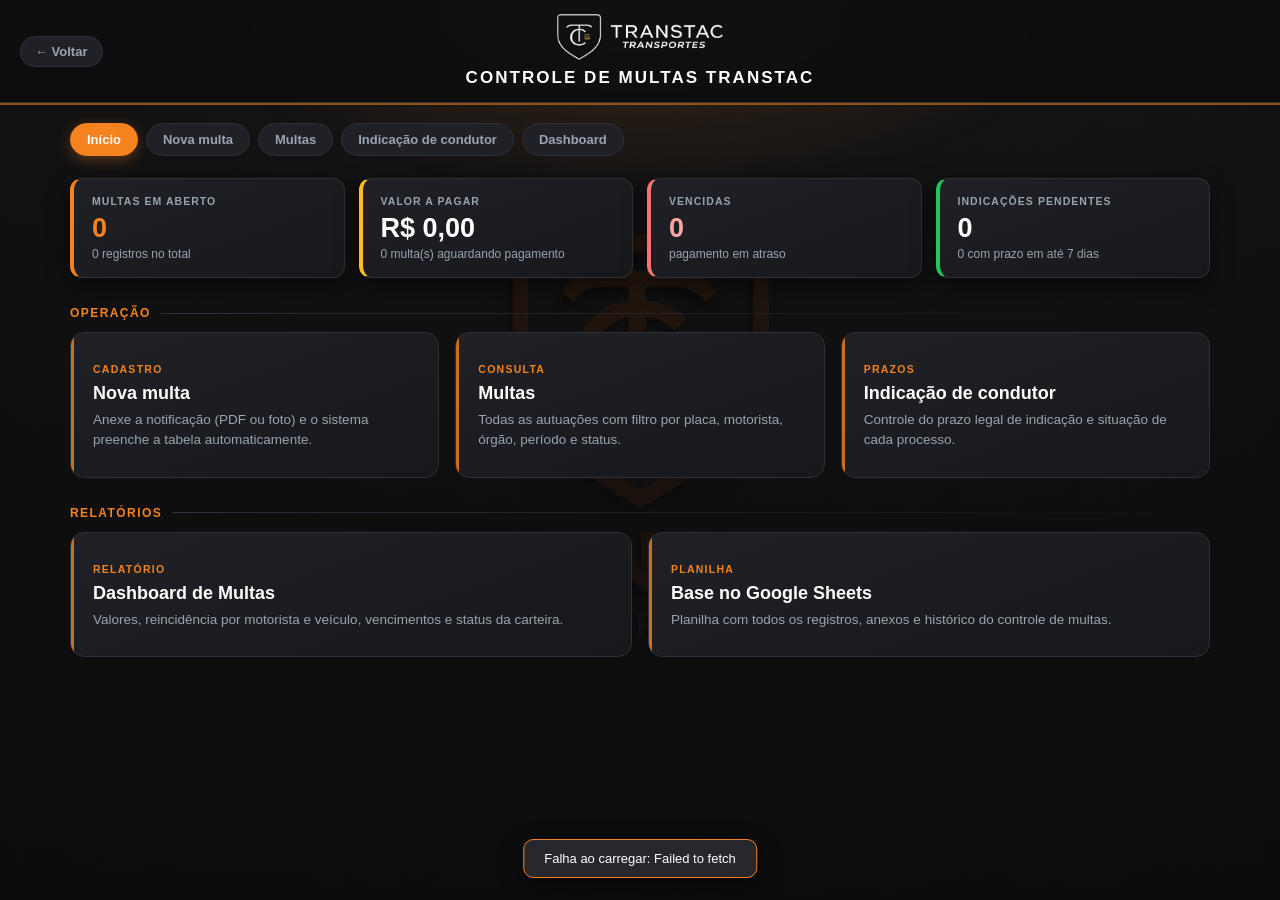
==== commit 62de9bf9: "Add files via upload" ====
--- a/index.html
+++ b/index.html
@@ -1,5 +1,5 @@
 <!DOCTYPE html>
-<!-- TRANSTAC MULTAS | build v3-2026-08-17 | pagina=index -->
+<!-- TRANSTAC MULTAS | build v8-2026-08-17 | pagina=index -->
 <html lang="pt-BR">
 <head>
 <meta charset="UTF-8">
@@ -7,7 +7,7 @@
 <meta name="theme-color" content="#0b0b0c">
 <title>Controle de Multas TRANSTAC</title>
 <link rel="icon" href="logo-transtac.png">
-<link rel="stylesheet" href="multas.css">
+<link rel="stylesheet" href="multas.css?v=8">
 </head>
 <body>
 <div id="splash">
@@ -62,7 +62,7 @@
   </div>
 </main>
 
-<script src="app.js"></script>
+<script src="app.js?v=8"></script>
 <script>
 montarHeader('CONTROLE DE MULTAS TRANSTAC', 'Escolha a operação.', 'https://transtac-logistica.netlify.app/');
 montarSubnav('index.html');
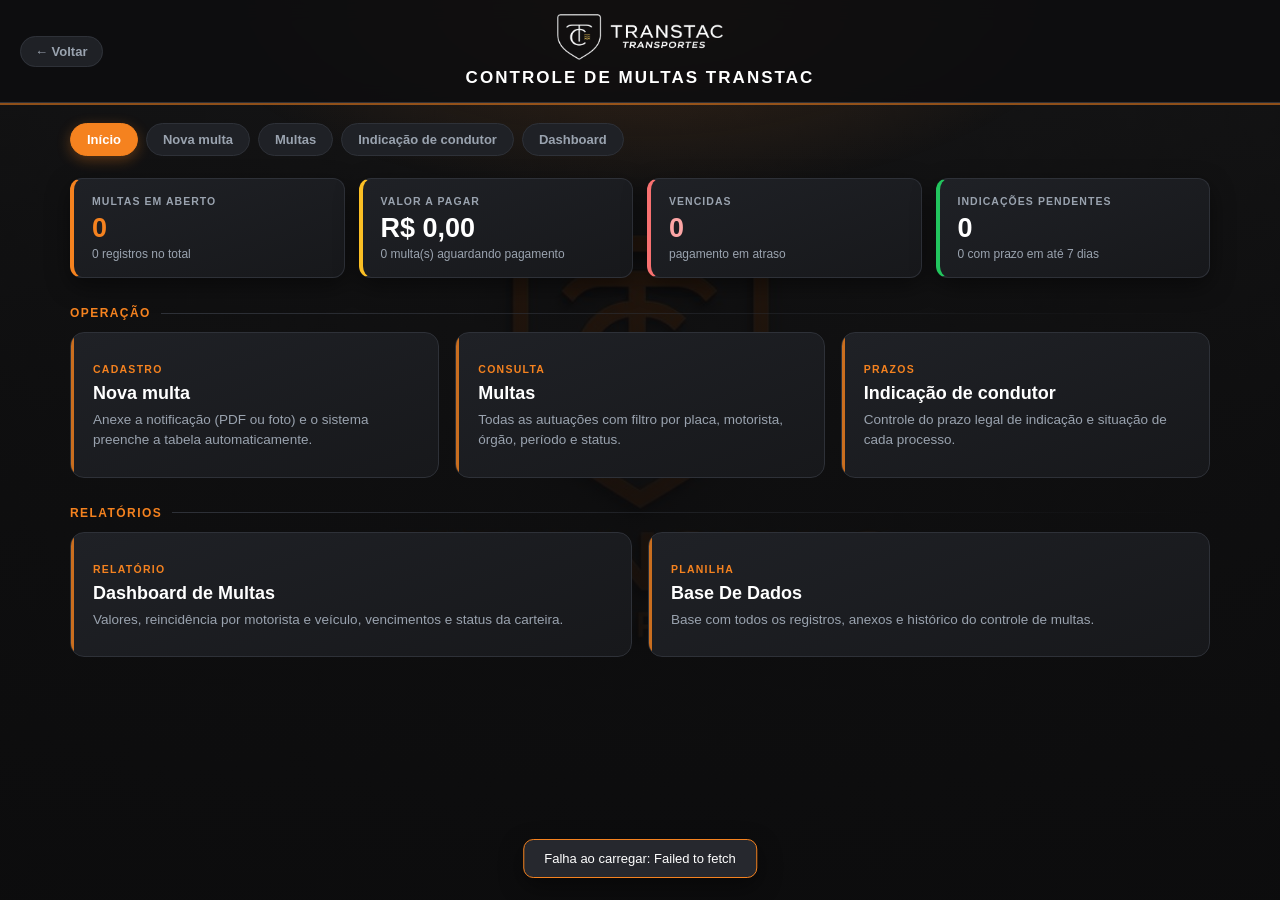
==== commit 838ac32f: "Update index.html" ====
--- a/index.html
+++ b/index.html
@@ -1,5 +1,5 @@
 <!DOCTYPE html>
-<!-- TRANSTAC MULTAS | build v8-2026-08-17 | pagina=index -->
+<!-- TRANSTAC MULTAS | build v9-2026-08-17 | pagina=index -->
 <html lang="pt-BR">
 <head>
 <meta charset="UTF-8">
@@ -7,7 +7,7 @@
 <meta name="theme-color" content="#0b0b0c">
 <title>Controle de Multas TRANSTAC</title>
 <link rel="icon" href="logo-transtac.png">
-<link rel="stylesheet" href="multas.css?v=8">
+<link rel="stylesheet" href="multas.css?v=9">
 </head>
 <body>
 <div id="splash">
@@ -49,10 +49,10 @@
       <h2>Dashboard de Multas</h2>
       <p>Valores, reincidência por motorista e veículo, vencimentos e status da carteira.</p>
     </a>
-    <a class="hub-card" href="#" id="linkPlanilha">
+    <a class="hub-card" href="https://docs.google.com/spreadsheets/d/1vmTSWcJ15IeoO0hfcLMqID_qLegdB0eU03umSP9W1b8/edit?gid=194646415#gid=194646415" id="linkPlanilha">
       <span class="tag">Planilha</span>
-      <h2>Base no Google Sheets</h2>
-      <p>Planilha com todos os registros, anexos e histórico do controle de multas.</p>
+      <h2>Base De Dados</h2>
+      <p>Base com todos os registros, anexos e histórico do controle de multas.</p>
     </a>
   </div>
 
@@ -62,7 +62,7 @@
   </div>
 </main>
 
-<script src="app.js?v=8"></script>
+<script src="app.js?v=9"></script>
 <script>
 montarHeader('CONTROLE DE MULTAS TRANSTAC', 'Escolha a operação.', 'https://transtac-logistica.netlify.app/');
 montarSubnav('index.html');
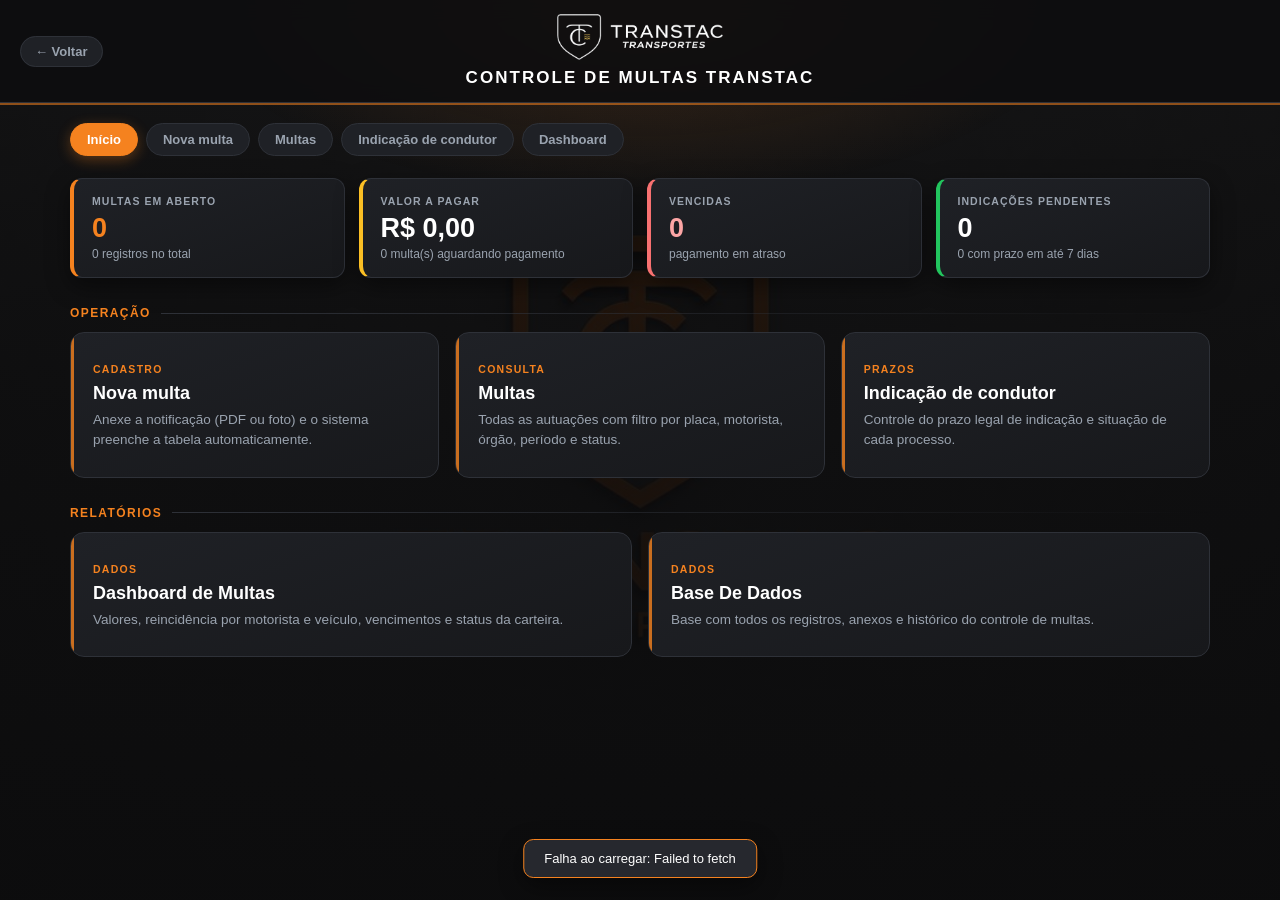
==== commit f1f48e91: "Update index.html" ====
--- a/index.html
+++ b/index.html
@@ -45,12 +45,12 @@
   <div class="section-title">Relatórios</div>
   <div class="hub-grid" style="margin-top:0">
     <a class="hub-card" href="dashboard.html">
-      <span class="tag">Relatório</span>
+      <span class="tag">DADOS</span>
       <h2>Dashboard de Multas</h2>
       <p>Valores, reincidência por motorista e veículo, vencimentos e status da carteira.</p>
     </a>
     <a class="hub-card" href="https://docs.google.com/spreadsheets/d/1vmTSWcJ15IeoO0hfcLMqID_qLegdB0eU03umSP9W1b8/edit?gid=194646415#gid=194646415" id="linkPlanilha">
-      <span class="tag">Planilha</span>
+      <span class="tag">DADOS</span>
       <h2>Base De Dados</h2>
       <p>Base com todos os registros, anexos e histórico do controle de multas.</p>
     </a>
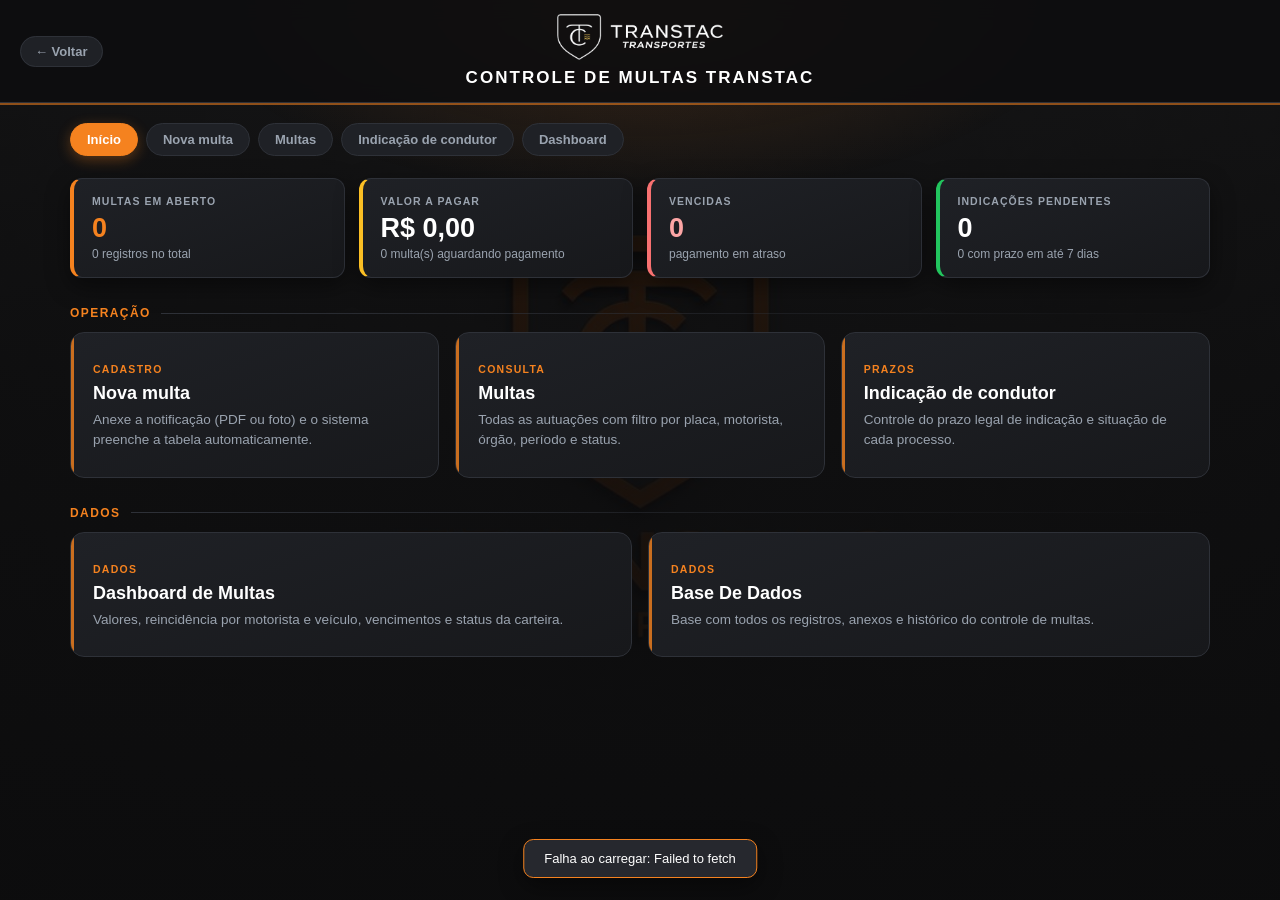
==== commit 53787716: "Update index.html" ====
--- a/index.html
+++ b/index.html
@@ -42,7 +42,7 @@
     </a>
   </div>
 
-  <div class="section-title">Relatórios</div>
+  <div class="section-title">DADOS</div>
   <div class="hub-grid" style="margin-top:0">
     <a class="hub-card" href="dashboard.html">
       <span class="tag">DADOS</span>
